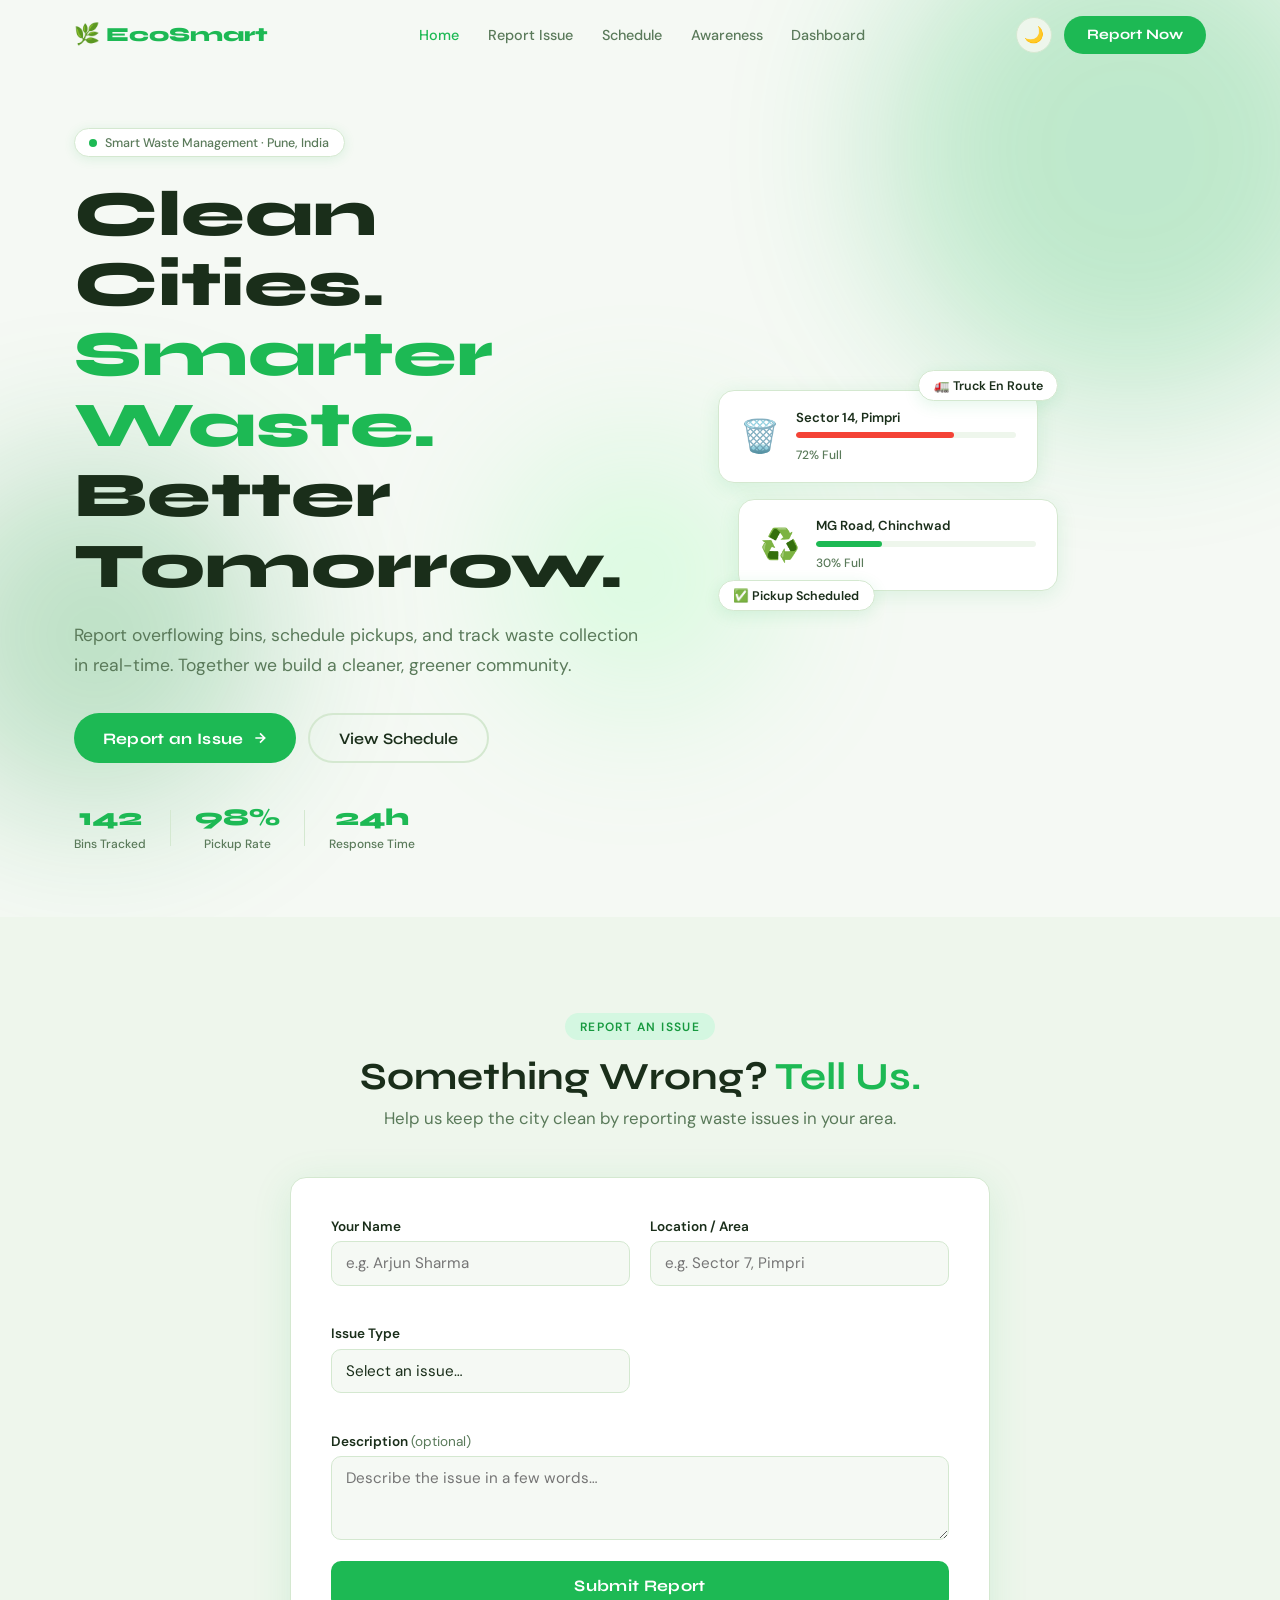
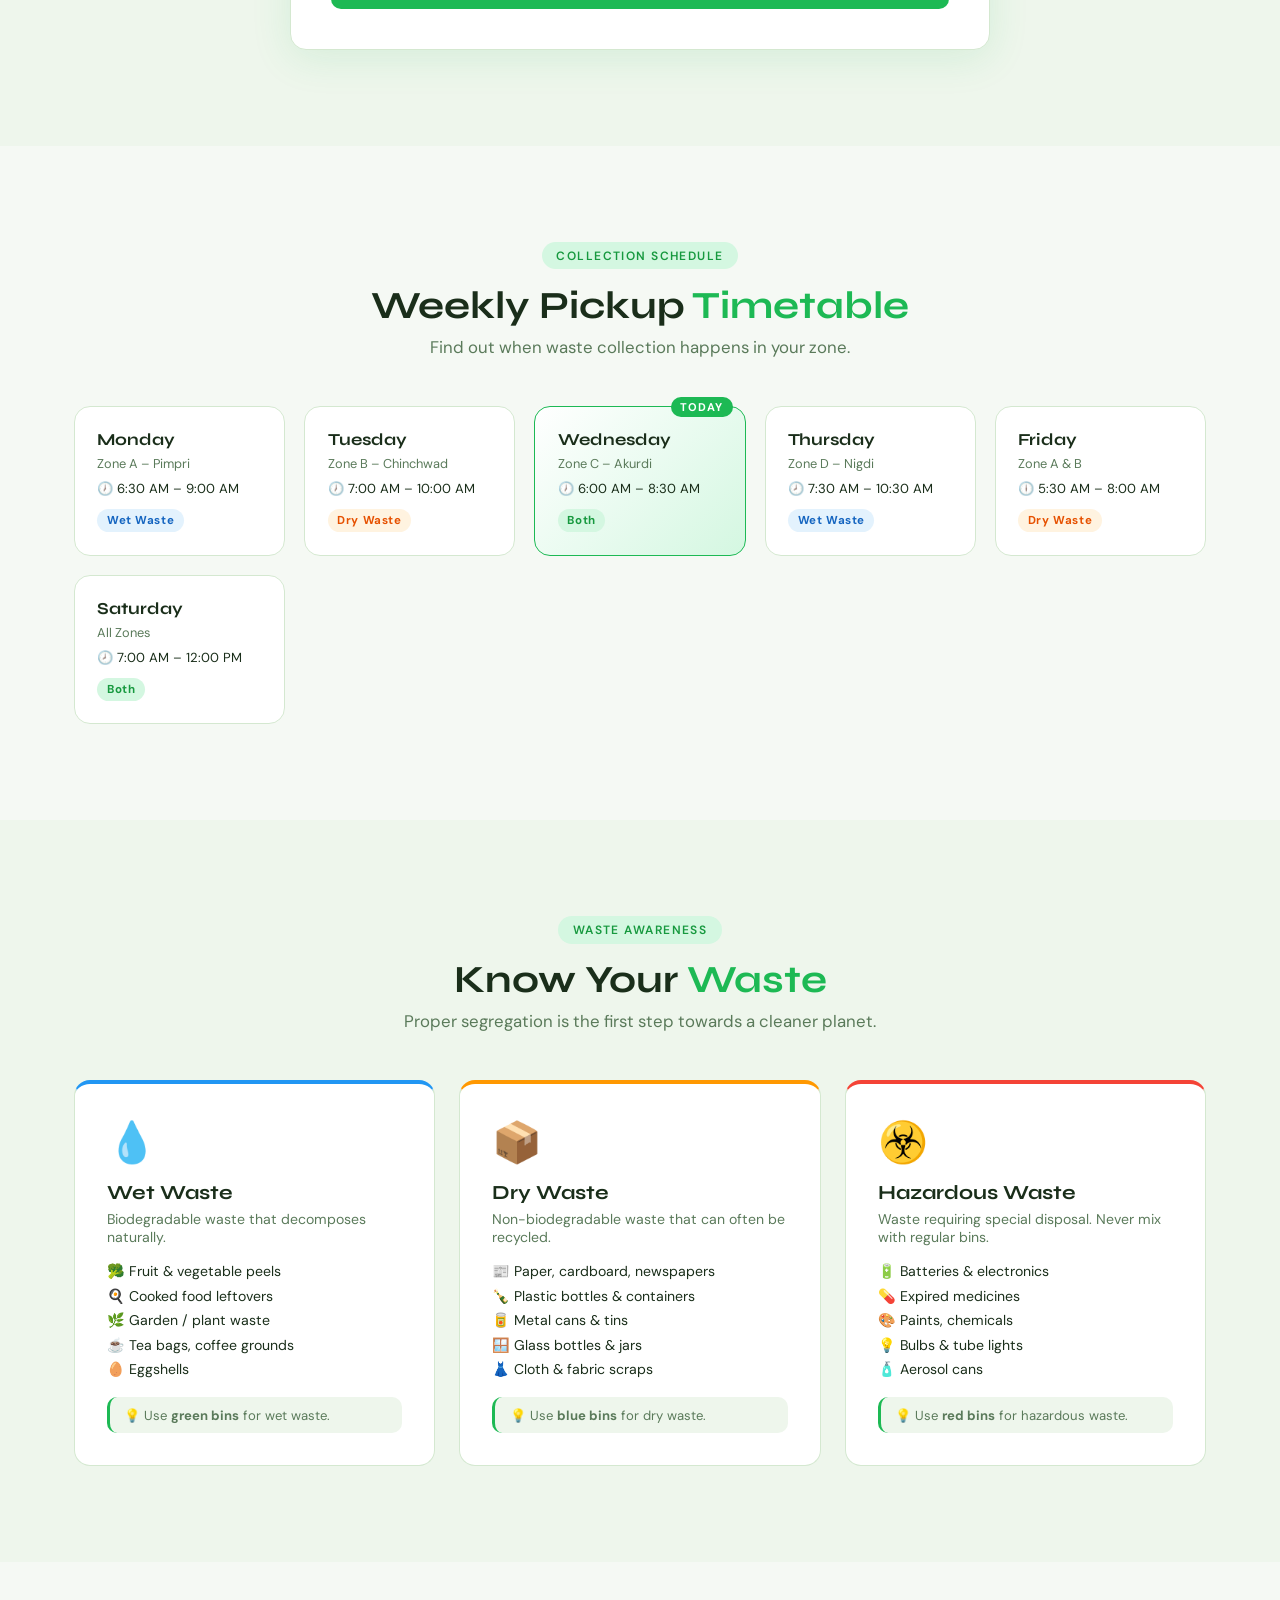
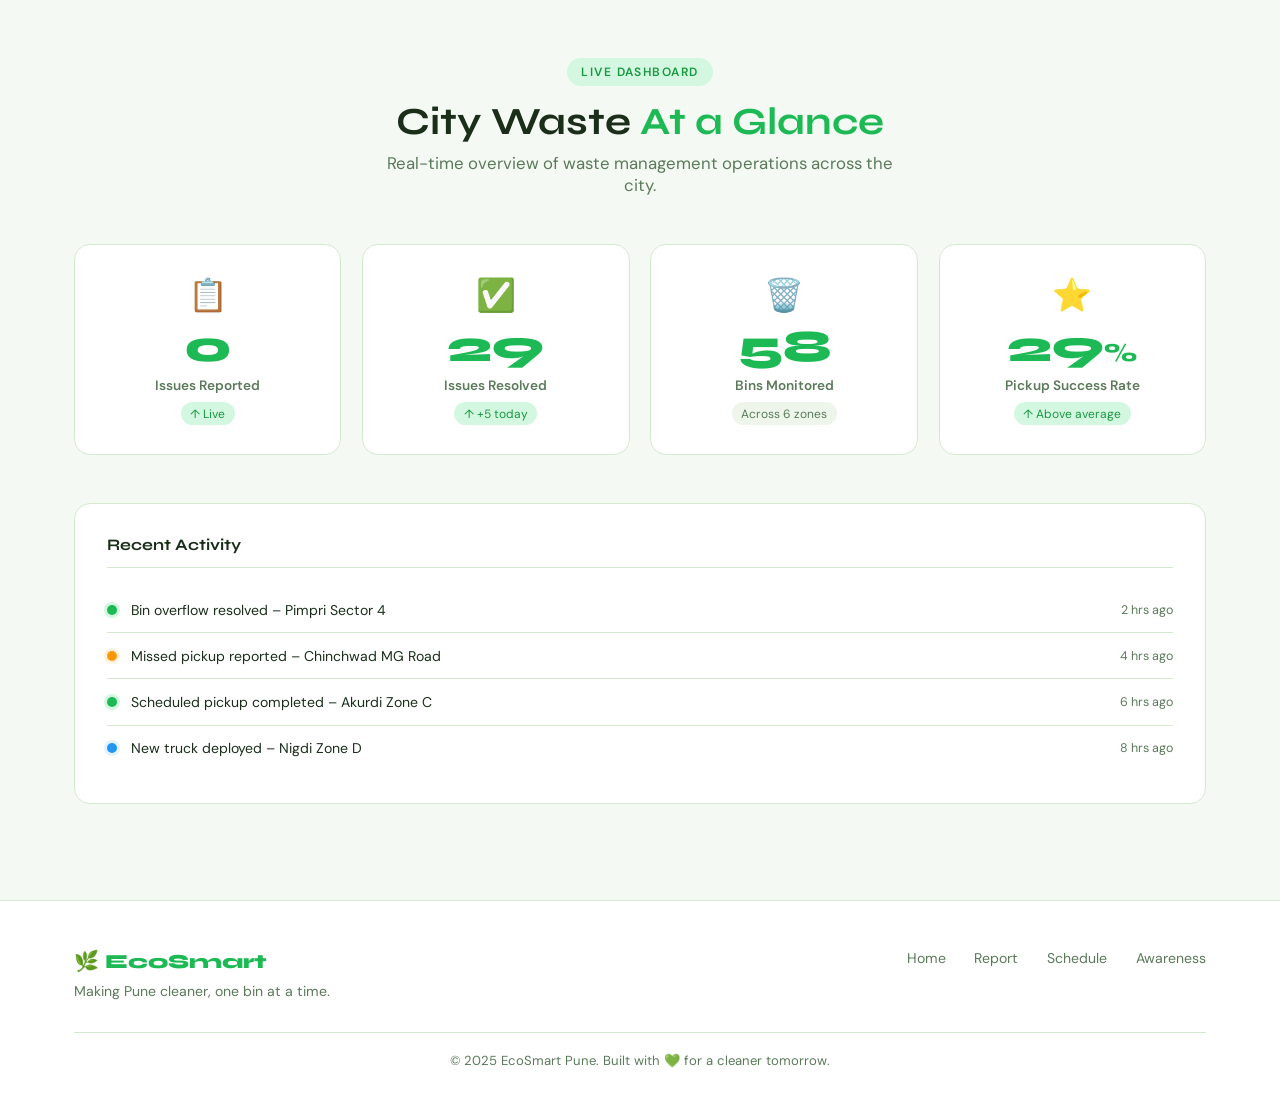
==== index.html @ ae6ed030 "Initial EcoSmart project with Flask and MySQL integration" ====
<!DOCTYPE html>
<html lang="en" data-theme="light">
<head>
  <meta charset="UTF-8" />
  <meta name="viewport" content="width=device-width, initial-scale=1.0"/>
  <title>EcoSmart – Smart Waste Management</title>
  <link rel="stylesheet" href="style.css" />
  <link rel="preconnect" href="https://fonts.googleapis.com">
  <link href="https://fonts.googleapis.com/css2?family=Syne:wght@400;600;700;800&family=DM+Sans:ital,wght@0,300;0,400;0,500;1,300&display=swap" rel="stylesheet">
</head>
<body>

<!-- ===== NAVBAR ===== -->
<header class="navbar" id="navbar">
  <div class="nav-container">
    <a href="#home" class="nav-logo">
      <span class="logo-leaf">🌿</span>
      <span>EcoSmart</span>
    </a>
    <nav class="nav-links">
      <a href="#home">Home</a>
      <a href="#report">Report Issue</a>
      <a href="#schedule">Schedule</a>
      <a href="#awareness">Awareness</a>
      <a href="#dashboard">Dashboard</a>
    </nav>
    <div class="nav-actions">
      <button class="dark-toggle" id="darkToggle" title="Toggle dark mode">
        <span class="toggle-icon">🌙</span>
      </button>
      <a href="#report" class="btn-primary nav-cta">Report Now</a>
    </div>
    <button class="hamburger" id="hamburger">&#9776;</button>
  </div>
  <div class="mobile-menu" id="mobileMenu">
    <a href="#home" onclick="closeMobile()">Home</a>
    <a href="#report" onclick="closeMobile()">Report Issue</a>
    <a href="#schedule" onclick="closeMobile()">Schedule</a>
    <a href="#awareness" onclick="closeMobile()">Awareness</a>
    <a href="#dashboard" onclick="closeMobile()">Dashboard</a>
  </div>
</header>

<!-- ===== HERO ===== -->
<section class="hero" id="home">
  <div class="hero-bg-shapes">
    <div class="shape shape-1"></div>
    <div class="shape shape-2"></div>
    <div class="shape shape-3"></div>
  </div>
  <div class="hero-content">
    <div class="hero-badge">
      <span class="badge-dot"></span>
      Smart Waste Management · Pune, India
    </div>
    <h1 class="hero-title">
      Clean Cities.<br/>
      <span class="title-accent">Smarter Waste.</span><br/>
      Better Tomorrow.
    </h1>
    <p class="hero-sub">
      Report overflowing bins, schedule pickups, and track waste collection
      in real-time. Together we build a cleaner, greener community.
    </p>
    <div class="hero-actions">
      <a href="#report" class="btn-primary btn-lg">
        <span>Report an Issue</span>
        <svg width="16" height="16" viewBox="0 0 24 24" fill="none" stroke="currentColor" stroke-width="2.5"><path d="M5 12h14M12 5l7 7-7 7"/></svg>
      </a>
      <a href="#schedule" class="btn-ghost btn-lg">View Schedule</a>
    </div>
    <div class="hero-stats">
      <div class="hero-stat"><span class="stat-n">142</span><span>Bins Tracked</span></div>
      <div class="stat-divider"></div>
      <div class="hero-stat"><span class="stat-n">98%</span><span>Pickup Rate</span></div>
      <div class="stat-divider"></div>
      <div class="hero-stat"><span class="stat-n">24h</span><span>Response Time</span></div>
    </div>
  </div>
  <div class="hero-visual">
    <div class="bin-card">
      <div class="bin-icon">🗑️</div>
      <div class="bin-info">
        <span class="bin-label">Sector 14, Pimpri</span>
        <div class="bin-bar"><div class="bin-fill" style="width:72%"></div></div>
        <span class="bin-pct">72% Full</span>
      </div>
    </div>
    <div class="bin-card bin-card-2">
      <div class="bin-icon">♻️</div>
      <div class="bin-info">
        <span class="bin-label">MG Road, Chinchwad</span>
        <div class="bin-bar"><div class="bin-fill green" style="width:30%"></div></div>
        <span class="bin-pct">30% Full</span>
      </div>
    </div>
    <div class="floating-chip chip-1">✅ Pickup Scheduled</div>
    <div class="floating-chip chip-2">🚛 Truck En Route</div>
  </div>
</section>

<!-- ===== REPORT ISSUE ===== -->
<section class="section report-section" id="report">
  <div class="container">
    <div class="section-header">
      <span class="section-tag">Report an Issue</span>
      <h2>Something Wrong? <span class="accent">Tell Us.</span></h2>
      <p>Help us keep the city clean by reporting waste issues in your area.</p>
    </div>
    <div class="form-card">
      <form id="reportForm" class="report-form" novalidate>
        <div class="form-row">
          <div class="form-group">
            <label for="name">Your Name</label>
            <input type="text" id="name" name="name" placeholder="e.g. Arjun Sharma" required />
            <span class="field-error" id="nameError"></span>
          </div>
          <div class="form-group">
            <label for="location">Location / Area</label>
            <input type="text" id="location" name="location" placeholder="e.g. Sector 7, Pimpri" required />
            <span class="field-error" id="locationError"></span>
          </div>
        </div>
        <div class="form-row">
          <div class="form-group">
            <label for="issueType">Issue Type</label>
            <select id="issueType" name="issue_type" required>
              <option value="" disabled selected>Select an issue…</option>
              <option value="Overflow">🗑️ Bin Overflow</option>
              <option value="Missed Pickup">🚛 Missed Pickup</option>
              <option value="Illegal Dumping">⚠️ Illegal Dumping</option>
              <option value="Other">📋 Other</option>
            </select>
            <span class="field-error" id="issueError"></span>
          </div>
        </div>
        <div class="form-group full-width">
          <label for="description">Description <span class="opt">(optional)</span></label>
          <textarea id="description" name="description" rows="3" placeholder="Describe the issue in a few words…"></textarea>
        </div>
        <button type="submit" class="btn-primary btn-submit" id="submitBtn">
          <span class="btn-text">Submit Report</span>
          <span class="btn-loader hidden">⏳ Submitting…</span>
        </button>
      </form>
    </div>
  </div>
</section>

<!-- ===== SUCCESS POPUP ===== -->
<div class="popup-overlay" id="popup">
  <div class="popup-card">
    <div class="popup-icon">✅</div>
    <h3>Report Submitted!</h3>
    <p>Thank you for helping keep our city clean. Our team will respond within 24 hours.</p>
    <div class="popup-id" id="popupId"></div>
    <button class="btn-primary" onclick="closePopup()">Got it!</button>
  </div>
</div>

<!-- ===== SCHEDULE ===== -->
<section class="section schedule-section" id="schedule">
  <div class="container">
    <div class="section-header">
      <span class="section-tag">Collection Schedule</span>
      <h2>Weekly Pickup <span class="accent">Timetable</span></h2>
      <p>Find out when waste collection happens in your zone.</p>
    </div>
    <div class="schedule-grid">
      <div class="schedule-card">
        <div class="sch-day">Monday</div>
        <div class="sch-zone">Zone A – Pimpri</div>
        <div class="sch-time">🕖 6:30 AM – 9:00 AM</div>
        <div class="sch-type wet">Wet Waste</div>
      </div>
      <div class="schedule-card">
        <div class="sch-day">Tuesday</div>
        <div class="sch-zone">Zone B – Chinchwad</div>
        <div class="sch-time">🕖 7:00 AM – 10:00 AM</div>
        <div class="sch-type dry">Dry Waste</div>
      </div>
      <div class="schedule-card today-card">
        <div class="today-badge">Today</div>
        <div class="sch-day">Wednesday</div>
        <div class="sch-zone">Zone C – Akurdi</div>
        <div class="sch-time">🕖 6:00 AM – 8:30 AM</div>
        <div class="sch-type both">Both</div>
      </div>
      <div class="schedule-card">
        <div class="sch-day">Thursday</div>
        <div class="sch-zone">Zone D – Nigdi</div>
        <div class="sch-time">🕗 7:30 AM – 10:30 AM</div>
        <div class="sch-type wet">Wet Waste</div>
      </div>
      <div class="schedule-card">
        <div class="sch-day">Friday</div>
        <div class="sch-zone">Zone A & B</div>
        <div class="sch-time">🕕 5:30 AM – 8:00 AM</div>
        <div class="sch-type dry">Dry Waste</div>
      </div>
      <div class="schedule-card">
        <div class="sch-day">Saturday</div>
        <div class="sch-zone">All Zones</div>
        <div class="sch-time">🕗 7:00 AM – 12:00 PM</div>
        <div class="sch-type both">Both</div>
      </div>
    </div>
  </div>
</section>

<!-- ===== AWARENESS ===== -->
<section class="section awareness-section" id="awareness">
  <div class="container">
    <div class="section-header">
      <span class="section-tag">Waste Awareness</span>
      <h2>Know Your <span class="accent">Waste</span></h2>
      <p>Proper segregation is the first step towards a cleaner planet.</p>
    </div>
    <div class="awareness-grid">
      <div class="awareness-card wet-card">
        <div class="aw-emoji">💧</div>
        <h3>Wet Waste</h3>
        <p class="aw-desc">Biodegradable waste that decomposes naturally.</p>
        <ul class="aw-list">
          <li>🥦 Fruit & vegetable peels</li>
          <li>🍳 Cooked food leftovers</li>
          <li>🌿 Garden / plant waste</li>
          <li>☕ Tea bags, coffee grounds</li>
          <li>🥚 Eggshells</li>
        </ul>
        <div class="aw-tip">💡 Use <strong>green bins</strong> for wet waste.</div>
      </div>
      <div class="awareness-card dry-card">
        <div class="aw-emoji">📦</div>
        <h3>Dry Waste</h3>
        <p class="aw-desc">Non-biodegradable waste that can often be recycled.</p>
        <ul class="aw-list">
          <li>📰 Paper, cardboard, newspapers</li>
          <li>🍾 Plastic bottles & containers</li>
          <li>🥫 Metal cans & tins</li>
          <li>🪟 Glass bottles & jars</li>
          <li>👗 Cloth & fabric scraps</li>
        </ul>
        <div class="aw-tip">💡 Use <strong>blue bins</strong> for dry waste.</div>
      </div>
      <div class="awareness-card hazard-card">
        <div class="aw-emoji">☣️</div>
        <h3>Hazardous Waste</h3>
        <p class="aw-desc">Waste requiring special disposal. Never mix with regular bins.</p>
        <ul class="aw-list">
          <li>🔋 Batteries & electronics</li>
          <li>💊 Expired medicines</li>
          <li>🎨 Paints, chemicals</li>
          <li>💡 Bulbs & tube lights</li>
          <li>🧴 Aerosol cans</li>
        </ul>
        <div class="aw-tip">💡 Use <strong>red bins</strong> for hazardous waste.</div>
      </div>
    </div>
  </div>
</section>

<!-- ===== DASHBOARD ===== -->
<section class="section dashboard-section" id="dashboard">
  <div class="container">
    <div class="section-header">
      <span class="section-tag">Live Dashboard</span>
      <h2>City Waste <span class="accent">At a Glance</span></h2>
      <p>Real-time overview of waste management operations across the city.</p>
    </div>
    <div class="dashboard-grid">
      <div class="stat-card" data-target="0" data-id="totalReported">
        <div class="stat-icon">📋</div>
        <div class="stat-value" id="statReported">0</div>
        <div class="stat-label">Issues Reported</div>
        <div class="stat-trend up">↑ Live</div>
      </div>
      <div class="stat-card" data-target="38" data-id="resolved">
        <div class="stat-icon">✅</div>
        <div class="stat-value" id="statResolved">0</div>
        <div class="stat-label">Issues Resolved</div>
        <div class="stat-trend up">↑ +5 today</div>
      </div>
      <div class="stat-card" data-target="142" data-id="bins">
        <div class="stat-icon">🗑️</div>
        <div class="stat-value" id="statBins">0</div>
        <div class="stat-label">Bins Monitored</div>
        <div class="stat-trend">Across 6 zones</div>
      </div>
      <div class="stat-card" data-target="98" data-id="rate">
        <div class="stat-icon">⭐</div>
        <div class="stat-value" id="statRate">0<span class="pct">%</span></div>
        <div class="stat-label">Pickup Success Rate</div>
        <div class="stat-trend up">↑ Above average</div>
      </div>
    </div>

    <div class="activity-section">
      <h3 class="activity-title">Recent Activity</h3>
      <div class="activity-list" id="activityList">
        <div class="activity-item">
          <span class="act-dot green"></span>
          <span class="act-text">Bin overflow resolved – Pimpri Sector 4</span>
          <span class="act-time">2 hrs ago</span>
        </div>
        <div class="activity-item">
          <span class="act-dot orange"></span>
          <span class="act-text">Missed pickup reported – Chinchwad MG Road</span>
          <span class="act-time">4 hrs ago</span>
        </div>
        <div class="activity-item">
          <span class="act-dot green"></span>
          <span class="act-text">Scheduled pickup completed – Akurdi Zone C</span>
          <span class="act-time">6 hrs ago</span>
        </div>
        <div class="activity-item">
          <span class="act-dot blue"></span>
          <span class="act-text">New truck deployed – Nigdi Zone D</span>
          <span class="act-time">8 hrs ago</span>
        </div>
      </div>
    </div>
  </div>
</section>

<!-- ===== FOOTER ===== -->
<footer class="footer">
  <div class="container">
    <div class="footer-content">
      <div>
        <div class="nav-logo" style="margin-bottom:0.5rem">🌿 EcoSmart</div>
        <p class="footer-tagline">Making Pune cleaner, one bin at a time.</p>
      </div>
      <div class="footer-links">
        <a href="#home">Home</a>
        <a href="#report">Report</a>
        <a href="#schedule">Schedule</a>
        <a href="#awareness">Awareness</a>
      </div>
    </div>
    <div class="footer-bottom">
      <p>© 2025 EcoSmart Pune. Built with 💚 for a cleaner tomorrow.</p>
    </div>
  </div>
</footer>

<script src="script.js"></script>
</body>
</html>
---- style.css ----
/* =========================================
   EcoSmart – Smart Waste Management System
   style.css
   ========================================= */

/* --- Google Fonts used: Syne (headings), DM Sans (body) --- */

/* ===== CSS VARIABLES ===== */
:root {
  --c-bg: #f5f9f4;
  --c-surface: #ffffff;
  --c-surface2: #eef6ec;
  --c-border: #d4e8d0;
  --c-text: #1a2e1a;
  --c-text-muted: #5a7a5a;
  --c-accent: #1db954;
  --c-accent-dark: #17993f;
  --c-accent-light: #d4f7e1;
  --c-wet: #2196f3;
  --c-dry: #ff9800;
  --c-hazard: #f44336;
  --c-shadow: rgba(29, 185, 84, 0.12);
  --c-shadow-lg: rgba(0,0,0,0.1);
  --radius: 16px;
  --radius-sm: 10px;
  --transition: 0.3s cubic-bezier(0.4,0,0.2,1);
  --font-head: 'Syne', sans-serif;
  --font-body: 'DM Sans', sans-serif;
}

[data-theme="dark"] {
  --c-bg: #0d1a0d;
  --c-surface: #162416;
  --c-surface2: #1e3020;
  --c-border: #2a4a2a;
  --c-text: #e8f5e8;
  --c-text-muted: #7aaa7a;
  --c-accent: #22d55e;
  --c-accent-dark: #1db954;
  --c-accent-light: #0d3020;
  --c-shadow: rgba(34, 213, 94, 0.1);
  --c-shadow-lg: rgba(0,0,0,0.4);
}

/* ===== RESET & BASE ===== */
*, *::before, *::after { box-sizing: border-box; margin: 0; padding: 0; }

html { scroll-behavior: smooth; font-size: 16px; }

body {
  font-family: var(--font-body);
  background: var(--c-bg);
  color: var(--c-text);
  transition: background var(--transition), color var(--transition);
  overflow-x: hidden;
}

a { text-decoration: none; color: inherit; }
ul { list-style: none; }
img { max-width: 100%; }

/* ===== TYPOGRAPHY ===== */
h1, h2, h3, h4 { font-family: var(--font-head); line-height: 1.15; }
h1 { font-size: clamp(2.4rem, 5vw, 4rem); font-weight: 800; }
h2 { font-size: clamp(1.8rem, 3vw, 2.6rem); font-weight: 700; }
h3 { font-size: 1.25rem; font-weight: 700; }

.accent { color: var(--c-accent); }

/* ===== LAYOUT ===== */
.container {
  max-width: 1180px;
  margin: 0 auto;
  padding: 0 1.5rem;
}

.section {
  padding: 6rem 0;
}

.section-header {
  text-align: center;
  margin-bottom: 3rem;
}

.section-tag {
  display: inline-block;
  background: var(--c-accent-light);
  color: var(--c-accent-dark);
  font-size: 0.75rem;
  font-weight: 600;
  letter-spacing: 0.12em;
  text-transform: uppercase;
  padding: 0.35rem 0.9rem;
  border-radius: 100px;
  margin-bottom: 0.9rem;
}

.section-header p {
  color: var(--c-text-muted);
  font-size: 1.05rem;
  margin-top: 0.5rem;
  max-width: 520px;
  margin-inline: auto;
}

/* ===== BUTTONS ===== */
.btn-primary {
  display: inline-flex;
  align-items: center;
  gap: 0.5rem;
  background: var(--c-accent);
  color: #fff;
  font-family: var(--font-head);
  font-weight: 700;
  font-size: 0.9rem;
  padding: 0.65rem 1.4rem;
  border-radius: 100px;
  border: none;
  cursor: pointer;
  transition: var(--transition);
  letter-spacing: 0.02em;
}
.btn-primary:hover {
  background: var(--c-accent-dark);
  transform: translateY(-2px);
  box-shadow: 0 8px 24px var(--c-shadow);
}

.btn-ghost {
  display: inline-flex;
  align-items: center;
  gap: 0.5rem;
  background: transparent;
  color: var(--c-text);
  font-family: var(--font-head);
  font-weight: 600;
  font-size: 0.9rem;
  padding: 0.65rem 1.4rem;
  border-radius: 100px;
  border: 2px solid var(--c-border);
  cursor: pointer;
  transition: var(--transition);
}
.btn-ghost:hover {
  border-color: var(--c-accent);
  color: var(--c-accent);
  background: var(--c-accent-light);
}

.btn-lg { padding: 0.85rem 1.8rem; font-size: 1rem; }

/* ===== NAVBAR ===== */
.navbar {
  position: fixed;
  top: 0; left: 0; right: 0;
  z-index: 1000;
  background: transparent;
  transition: background var(--transition), box-shadow var(--transition);
  backdrop-filter: blur(0px);
}
.navbar.scrolled {
  background: var(--c-surface);
  box-shadow: 0 2px 20px var(--c-shadow-lg);
  backdrop-filter: blur(12px);
}

.nav-container {
  max-width: 1180px;
  margin: 0 auto;
  padding: 1rem 1.5rem;
  display: flex;
  align-items: center;
  gap: 2rem;
}

.nav-logo {
  font-family: var(--font-head);
  font-weight: 800;
  font-size: 1.25rem;
  color: var(--c-accent);
  display: flex;
  align-items: center;
  gap: 0.4rem;
  white-space: nowrap;
}
.logo-leaf { font-size: 1.3rem; }

.nav-links {
  display: flex;
  gap: 1.8rem;
  flex: 1;
  justify-content: center;
}
.nav-links a {
  font-size: 0.9rem;
  font-weight: 500;
  color: var(--c-text-muted);
  transition: color var(--transition);
  position: relative;
}
.nav-links a::after {
  content: '';
  position: absolute;
  bottom: -3px; left: 0;
  width: 0; height: 2px;
  background: var(--c-accent);
  border-radius: 2px;
  transition: width var(--transition);
}
.nav-links a:hover { color: var(--c-accent); }
.nav-links a:hover::after { width: 100%; }

.nav-actions {
  display: flex;
  align-items: center;
  gap: 0.75rem;
}

.dark-toggle {
  background: var(--c-surface2);
  border: 1px solid var(--c-border);
  border-radius: 50%;
  width: 36px; height: 36px;
  cursor: pointer;
  display: flex; align-items: center; justify-content: center;
  transition: var(--transition);
  font-size: 1rem;
}
.dark-toggle:hover { border-color: var(--c-accent); transform: rotate(20deg); }

.hamburger {
  display: none;
  background: none;
  border: none;
  font-size: 1.5rem;
  cursor: pointer;
  color: var(--c-text);
  margin-left: auto;
}

.mobile-menu {
  display: none;
  flex-direction: column;
  padding: 0.5rem 1.5rem 1rem;
  background: var(--c-surface);
  border-top: 1px solid var(--c-border);
  gap: 0.5rem;
}
.mobile-menu a {
  padding: 0.6rem 0;
  font-size: 1rem;
  font-weight: 500;
  color: var(--c-text-muted);
  border-bottom: 1px solid var(--c-border);
}
.mobile-menu.open { display: flex; }

/* ===== HERO ===== */
.hero {
  min-height: 100vh;
  display: flex;
  align-items: center;
  padding: 8rem 1.5rem 4rem;
  max-width: 1180px;
  margin: 0 auto;
  gap: 4rem;
  position: relative;
  overflow: hidden;
}

.hero-bg-shapes {
  position: fixed;
  inset: 0;
  pointer-events: none;
  z-index: -1;
}
.shape {
  position: absolute;
  border-radius: 50%;
  filter: blur(80px);
  opacity: 0.25;
}
.shape-1 {
  width: 500px; height: 500px;
  background: var(--c-accent);
  top: -100px; right: -100px;
  animation: shapePulse 8s ease-in-out infinite;
}
.shape-2 {
  width: 350px; height: 350px;
  background: #17993f;
  bottom: 10%; left: -80px;
  animation: shapePulse 10s ease-in-out infinite reverse;
}
.shape-3 {
  width: 250px; height: 250px;
  background: #7fff9b;
  top: 50%; left: 40%;
  animation: shapePulse 12s ease-in-out infinite;
}

@keyframes shapePulse {
  0%, 100% { transform: scale(1); }
  50% { transform: scale(1.15); }
}

.hero-content { flex: 1; max-width: 580px; }

.hero-badge {
  display: inline-flex;
  align-items: center;
  gap: 0.5rem;
  background: var(--c-surface);
  border: 1px solid var(--c-border);
  border-radius: 100px;
  padding: 0.35rem 0.9rem;
  font-size: 0.78rem;
  font-weight: 500;
  color: var(--c-text-muted);
  margin-bottom: 1.4rem;
  box-shadow: 0 2px 12px var(--c-shadow);
  animation: fadeDown 0.8s both;
}
.badge-dot {
  width: 8px; height: 8px;
  background: var(--c-accent);
  border-radius: 50%;
  animation: pulse 2s infinite;
}

.hero-title {
  margin-bottom: 1.2rem;
  animation: fadeUp 0.9s 0.1s both;
  line-height: 1.1;
}
.title-accent { color: var(--c-accent); }

.hero-sub {
  color: var(--c-text-muted);
  font-size: 1.1rem;
  line-height: 1.7;
  margin-bottom: 2rem;
  animation: fadeUp 0.9s 0.2s both;
}

.hero-actions {
  display: flex;
  gap: 0.75rem;
  flex-wrap: wrap;
  margin-bottom: 2.5rem;
  animation: fadeUp 0.9s 0.3s both;
}

.hero-stats {
  display: flex;
  align-items: center;
  gap: 1.5rem;
  animation: fadeUp 0.9s 0.4s both;
}
.hero-stat { text-align: center; }
.hero-stat .stat-n {
  display: block;
  font-family: var(--font-head);
  font-weight: 800;
  font-size: 1.5rem;
  color: var(--c-accent);
}
.hero-stat span:last-child {
  font-size: 0.75rem;
  color: var(--c-text-muted);
  font-weight: 500;
}
.stat-divider {
  width: 1px;
  height: 36px;
  background: var(--c-border);
}

/* Hero Visual */
.hero-visual {
  flex: 0 0 320px;
  position: relative;
  display: flex;
  flex-direction: column;
  gap: 1rem;
  animation: fadeLeft 1s 0.3s both;
}

.bin-card {
  background: var(--c-surface);
  border: 1px solid var(--c-border);
  border-radius: var(--radius);
  padding: 1.1rem 1.3rem;
  display: flex;
  align-items: center;
  gap: 1rem;
  box-shadow: 0 4px 20px var(--c-shadow);
  transition: var(--transition);
}
.bin-card:hover { transform: translateX(-4px); box-shadow: 0 8px 30px var(--c-shadow); }
.bin-card-2 { transform: translateX(20px); }
.bin-card-2:hover { transform: translateX(16px); }

.bin-icon { font-size: 2rem; }
.bin-info { flex: 1; }
.bin-label {
  display: block;
  font-size: 0.82rem;
  font-weight: 600;
  color: var(--c-text);
  margin-bottom: 0.4rem;
}
.bin-bar {
  height: 6px;
  background: var(--c-surface2);
  border-radius: 100px;
  overflow: hidden;
  margin-bottom: 0.3rem;
}
.bin-fill {
  height: 100%;
  background: var(--c-hazard);
  border-radius: 100px;
  transition: width 1.5s ease-out;
}
.bin-fill.green { background: var(--c-accent); }
.bin-pct {
  font-size: 0.75rem;
  color: var(--c-text-muted);
  font-weight: 500;
}

.floating-chip {
  position: absolute;
  background: var(--c-surface);
  border: 1px solid var(--c-border);
  border-radius: 100px;
  padding: 0.4rem 0.9rem;
  font-size: 0.78rem;
  font-weight: 600;
  color: var(--c-text);
  box-shadow: 0 4px 16px var(--c-shadow);
  white-space: nowrap;
}
.chip-1 { bottom: -20px; left: 0; animation: chipFloat 4s ease-in-out infinite; }
.chip-2 { top: -20px; right: -20px; animation: chipFloat 5s ease-in-out infinite reverse; }

@keyframes chipFloat {
  0%, 100% { transform: translateY(0); }
  50% { transform: translateY(-8px); }
}

/* ===== REPORT SECTION ===== */
.report-section { background: var(--c-surface2); }

.form-card {
  background: var(--c-surface);
  border: 1px solid var(--c-border);
  border-radius: var(--radius);
  padding: 2.5rem;
  max-width: 700px;
  margin: 0 auto;
  box-shadow: 0 8px 40px var(--c-shadow);
}

.report-form { display: flex; flex-direction: column; gap: 1.3rem; }

.form-row {
  display: grid;
  grid-template-columns: 1fr 1fr;
  gap: 1.2rem;
}

.form-group { display: flex; flex-direction: column; gap: 0.4rem; }
.form-group.full-width { grid-column: 1/-1; }

.form-group label {
  font-size: 0.85rem;
  font-weight: 600;
  color: var(--c-text);
}
.opt { font-weight: 400; color: var(--c-text-muted); }

.form-group input,
.form-group select,
.form-group textarea {
  background: var(--c-bg);
  border: 1.5px solid var(--c-border);
  border-radius: var(--radius-sm);
  padding: 0.7rem 0.9rem;
  font-size: 0.95rem;
  font-family: var(--font-body);
  color: var(--c-text);
  transition: var(--transition);
  resize: vertical;
  appearance: none;
}
.form-group input:focus,
.form-group select:focus,
.form-group textarea:focus {
  outline: none;
  border-color: var(--c-accent);
  box-shadow: 0 0 0 3px rgba(29,185,84,0.12);
}
.form-group input.error,
.form-group select.error {
  border-color: #f44336;
}

.field-error {
  font-size: 0.78rem;
  color: #f44336;
  min-height: 1em;
}

.btn-submit {
  width: 100%;
  justify-content: center;
  padding: 0.9rem;
  font-size: 1rem;
  border-radius: var(--radius-sm);
}

.btn-loader.hidden { display: none; }
.btn-text.hidden { display: none; }

/* ===== POPUP ===== */
.popup-overlay {
  position: fixed;
  inset: 0;
  background: rgba(0,0,0,0.55);
  z-index: 9999;
  display: none;
  align-items: center;
  justify-content: center;
  backdrop-filter: blur(4px);
  animation: fadeIn 0.2s;
}
.popup-overlay.show { display: flex; }

.popup-card {
  background: var(--c-surface);
  border-radius: var(--radius);
  padding: 2.5rem 2rem;
  max-width: 380px;
  width: 90%;
  text-align: center;
  box-shadow: 0 20px 60px rgba(0,0,0,0.3);
  animation: popIn 0.35s cubic-bezier(0.34,1.56,0.64,1);
}
.popup-icon { font-size: 3.5rem; margin-bottom: 0.8rem; }
.popup-card h3 { margin-bottom: 0.5rem; }
.popup-card p { color: var(--c-text-muted); font-size: 0.95rem; margin-bottom: 1rem; }
.popup-id {
  display: inline-block;
  background: var(--c-accent-light);
  color: var(--c-accent-dark);
  font-size: 0.8rem;
  font-weight: 600;
  padding: 0.3rem 0.8rem;
  border-radius: 100px;
  margin-bottom: 1.2rem;
}

/* ===== SCHEDULE ===== */
.schedule-grid {
  display: grid;
  grid-template-columns: repeat(auto-fill, minmax(180px, 1fr));
  gap: 1.2rem;
}

.schedule-card {
  background: var(--c-surface);
  border: 1px solid var(--c-border);
  border-radius: var(--radius);
  padding: 1.4rem;
  position: relative;
  transition: var(--transition);
}
.schedule-card:hover {
  transform: translateY(-4px);
  box-shadow: 0 10px 30px var(--c-shadow);
  border-color: var(--c-accent);
}
.today-card {
  border-color: var(--c-accent);
  background: linear-gradient(135deg, var(--c-surface), var(--c-accent-light));
}

.today-badge {
  position: absolute;
  top: -10px; right: 12px;
  background: var(--c-accent);
  color: #fff;
  font-size: 0.7rem;
  font-weight: 700;
  letter-spacing: 0.08em;
  text-transform: uppercase;
  padding: 0.2rem 0.6rem;
  border-radius: 100px;
}

.sch-day {
  font-family: var(--font-head);
  font-weight: 700;
  font-size: 1.05rem;
  margin-bottom: 0.3rem;
}
.sch-zone {
  font-size: 0.8rem;
  color: var(--c-text-muted);
  margin-bottom: 0.5rem;
}
.sch-time {
  font-size: 0.82rem;
  color: var(--c-text);
  margin-bottom: 0.7rem;
}
.sch-type {
  display: inline-block;
  font-size: 0.72rem;
  font-weight: 700;
  letter-spacing: 0.05em;
  padding: 0.25rem 0.6rem;
  border-radius: 100px;
}
.sch-type.wet { background: #e3f2fd; color: #1565c0; }
.sch-type.dry { background: #fff3e0; color: #e65100; }
.sch-type.both { background: var(--c-accent-light); color: var(--c-accent-dark); }

/* ===== AWARENESS ===== */
.awareness-section { background: var(--c-surface2); }

.awareness-grid {
  display: grid;
  grid-template-columns: repeat(auto-fit, minmax(280px, 1fr));
  gap: 1.5rem;
}

.awareness-card {
  background: var(--c-surface);
  border: 1px solid var(--c-border);
  border-radius: var(--radius);
  padding: 2rem;
  transition: var(--transition);
}
.awareness-card:hover {
  transform: translateY(-5px);
  box-shadow: 0 12px 40px var(--c-shadow);
}
.wet-card { border-top: 4px solid #2196f3; }
.dry-card { border-top: 4px solid #ff9800; }
.hazard-card { border-top: 4px solid #f44336; }

.aw-emoji { font-size: 2.5rem; margin-bottom: 0.8rem; }
.awareness-card h3 { margin-bottom: 0.4rem; }
.aw-desc {
  font-size: 0.88rem;
  color: var(--c-text-muted);
  margin-bottom: 1rem;
}
.aw-list { display: flex; flex-direction: column; gap: 0.4rem; }
.aw-list li { font-size: 0.88rem; color: var(--c-text); }

.aw-tip {
  margin-top: 1.2rem;
  background: var(--c-surface2);
  border-radius: var(--radius-sm);
  padding: 0.6rem 0.9rem;
  font-size: 0.82rem;
  color: var(--c-text-muted);
  border-left: 3px solid var(--c-accent);
}

/* ===== DASHBOARD ===== */
.dashboard-grid {
  display: grid;
  grid-template-columns: repeat(auto-fit, minmax(220px, 1fr));
  gap: 1.3rem;
  margin-bottom: 3rem;
}

.stat-card {
  background: var(--c-surface);
  border: 1px solid var(--c-border);
  border-radius: var(--radius);
  padding: 1.8rem 1.5rem;
  text-align: center;
  transition: var(--transition);
  position: relative;
  overflow: hidden;
}
.stat-card::before {
  content: '';
  position: absolute;
  inset: 0;
  background: linear-gradient(135deg, var(--c-accent-light), transparent);
  opacity: 0;
  transition: opacity var(--transition);
}
.stat-card:hover::before { opacity: 1; }
.stat-card:hover {
  transform: translateY(-4px);
  box-shadow: 0 12px 36px var(--c-shadow);
  border-color: var(--c-accent);
}

.stat-icon { font-size: 2rem; margin-bottom: 0.6rem; }
.stat-value {
  font-family: var(--font-head);
  font-size: 2.8rem;
  font-weight: 800;
  color: var(--c-accent);
  line-height: 1;
  margin-bottom: 0.4rem;
  position: relative;
}
.stat-value .pct { font-size: 1.6rem; }
.stat-label {
  font-size: 0.85rem;
  font-weight: 600;
  color: var(--c-text-muted);
  margin-bottom: 0.5rem;
}
.stat-trend {
  font-size: 0.75rem;
  color: var(--c-text-muted);
  background: var(--c-surface2);
  border-radius: 100px;
  padding: 0.2rem 0.6rem;
  display: inline-block;
}
.stat-trend.up { color: var(--c-accent-dark); background: var(--c-accent-light); }

/* Activity Feed */
.activity-section {
  background: var(--c-surface);
  border: 1px solid var(--c-border);
  border-radius: var(--radius);
  padding: 2rem;
}
.activity-title {
  font-size: 1rem;
  font-family: var(--font-head);
  margin-bottom: 1.2rem;
  padding-bottom: 0.8rem;
  border-bottom: 1px solid var(--c-border);
}
.activity-list { display: flex; flex-direction: column; gap: 0; }
.activity-item {
  display: flex;
  align-items: center;
  gap: 0.9rem;
  padding: 0.85rem 0;
  border-bottom: 1px solid var(--c-border);
  transition: var(--transition);
}
.activity-item:last-child { border-bottom: none; }
.activity-item:hover { padding-left: 8px; }

.act-dot {
  width: 10px; height: 10px;
  border-radius: 50%;
  flex-shrink: 0;
}
.act-dot.green { background: var(--c-accent); box-shadow: 0 0 0 3px var(--c-accent-light); }
.act-dot.orange { background: #ff9800; box-shadow: 0 0 0 3px #fff3e0; }
.act-dot.blue { background: #2196f3; box-shadow: 0 0 0 3px #e3f2fd; }

.act-text { flex: 1; font-size: 0.88rem; color: var(--c-text); }
.act-time { font-size: 0.78rem; color: var(--c-text-muted); white-space: nowrap; }

/* ===== FOOTER ===== */
.footer {
  background: var(--c-surface);
  border-top: 1px solid var(--c-border);
  padding: 3rem 0 2rem;
}
.footer-content {
  display: flex;
  justify-content: space-between;
  align-items: flex-start;
  flex-wrap: wrap;
  gap: 1.5rem;
  margin-bottom: 2rem;
}
.footer-tagline {
  font-size: 0.88rem;
  color: var(--c-text-muted);
  margin-top: 0.3rem;
}
.footer-links {
  display: flex;
  gap: 1.8rem;
  flex-wrap: wrap;
}
.footer-links a {
  font-size: 0.88rem;
  color: var(--c-text-muted);
  transition: color var(--transition);
}
.footer-links a:hover { color: var(--c-accent); }
.footer-bottom {
  border-top: 1px solid var(--c-border);
  padding-top: 1.2rem;
  text-align: center;
}
.footer-bottom p {
  font-size: 0.82rem;
  color: var(--c-text-muted);
}

/* ===== ANIMATIONS ===== */
@keyframes fadeDown {
  from { opacity: 0; transform: translateY(-12px); }
  to   { opacity: 1; transform: translateY(0); }
}
@keyframes fadeUp {
  from { opacity: 0; transform: translateY(18px); }
  to   { opacity: 1; transform: translateY(0); }
}
@keyframes fadeLeft {
  from { opacity: 0; transform: translateX(24px); }
  to   { opacity: 1; transform: translateX(0); }
}
@keyframes fadeIn {
  from { opacity: 0; }
  to   { opacity: 1; }
}
@keyframes popIn {
  from { opacity: 0; transform: scale(0.8); }
  to   { opacity: 1; transform: scale(1); }
}
@keyframes pulse {
  0%, 100% { box-shadow: 0 0 0 0 rgba(29,185,84,0.4); }
  50% { box-shadow: 0 0 0 5px rgba(29,185,84,0); }
}

/* Scroll reveal */
.reveal {
  opacity: 0;
  transform: translateY(24px);
  transition: opacity 0.7s, transform 0.7s;
}
.reveal.visible {
  opacity: 1;
  transform: translateY(0);
}

/* ===== RESPONSIVE ===== */
@media (max-width: 900px) {
  .hero {
    flex-direction: column;
    padding: 7rem 1.5rem 3rem;
    text-align: center;
  }
  .hero-actions { justify-content: center; }
  .hero-stats { justify-content: center; }
  .hero-visual { display: none; }
  .nav-links, .nav-cta { display: none; }
  .hamburger { display: block; }
  .form-row { grid-template-columns: 1fr; }
}

@media (max-width: 600px) {
  .section { padding: 4rem 0; }
  .form-card { padding: 1.5rem; }
  .dashboard-grid { grid-template-columns: 1fr 1fr; }
  .awareness-grid { grid-template-columns: 1fr; }
}
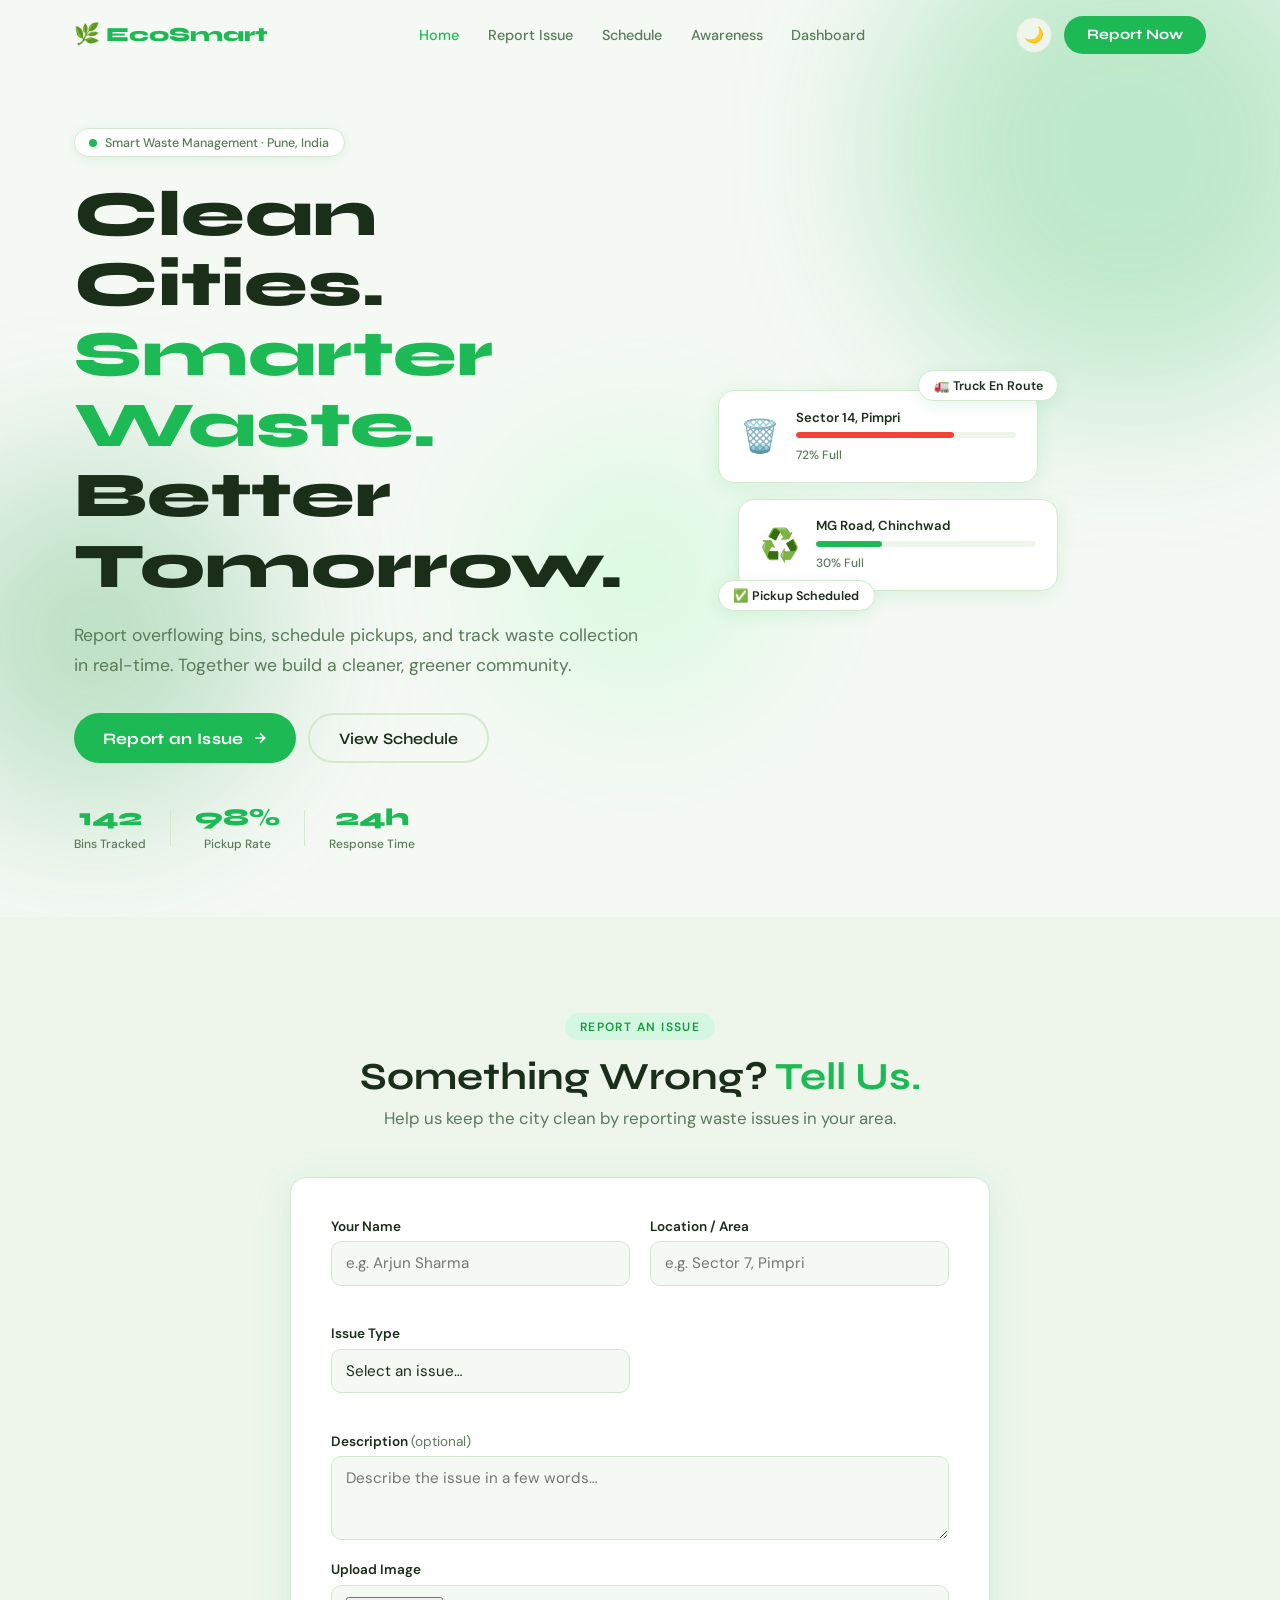
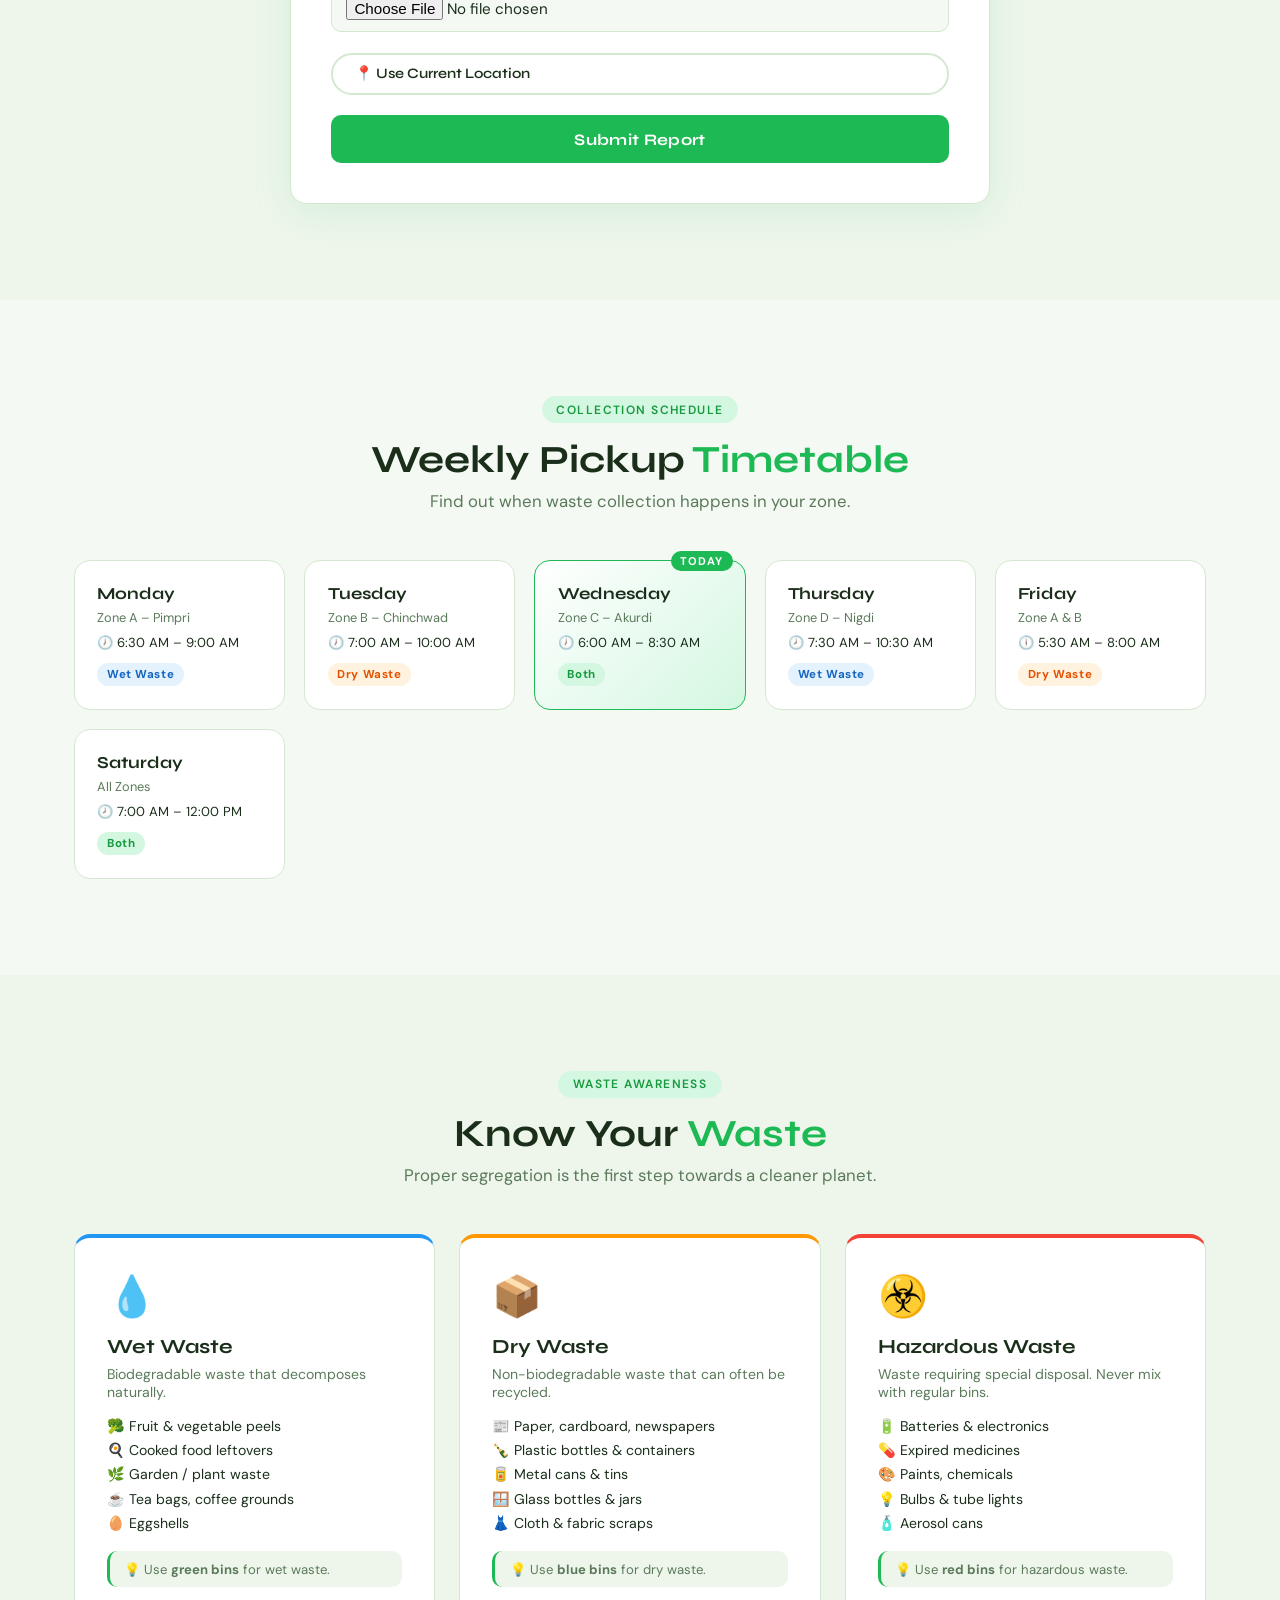
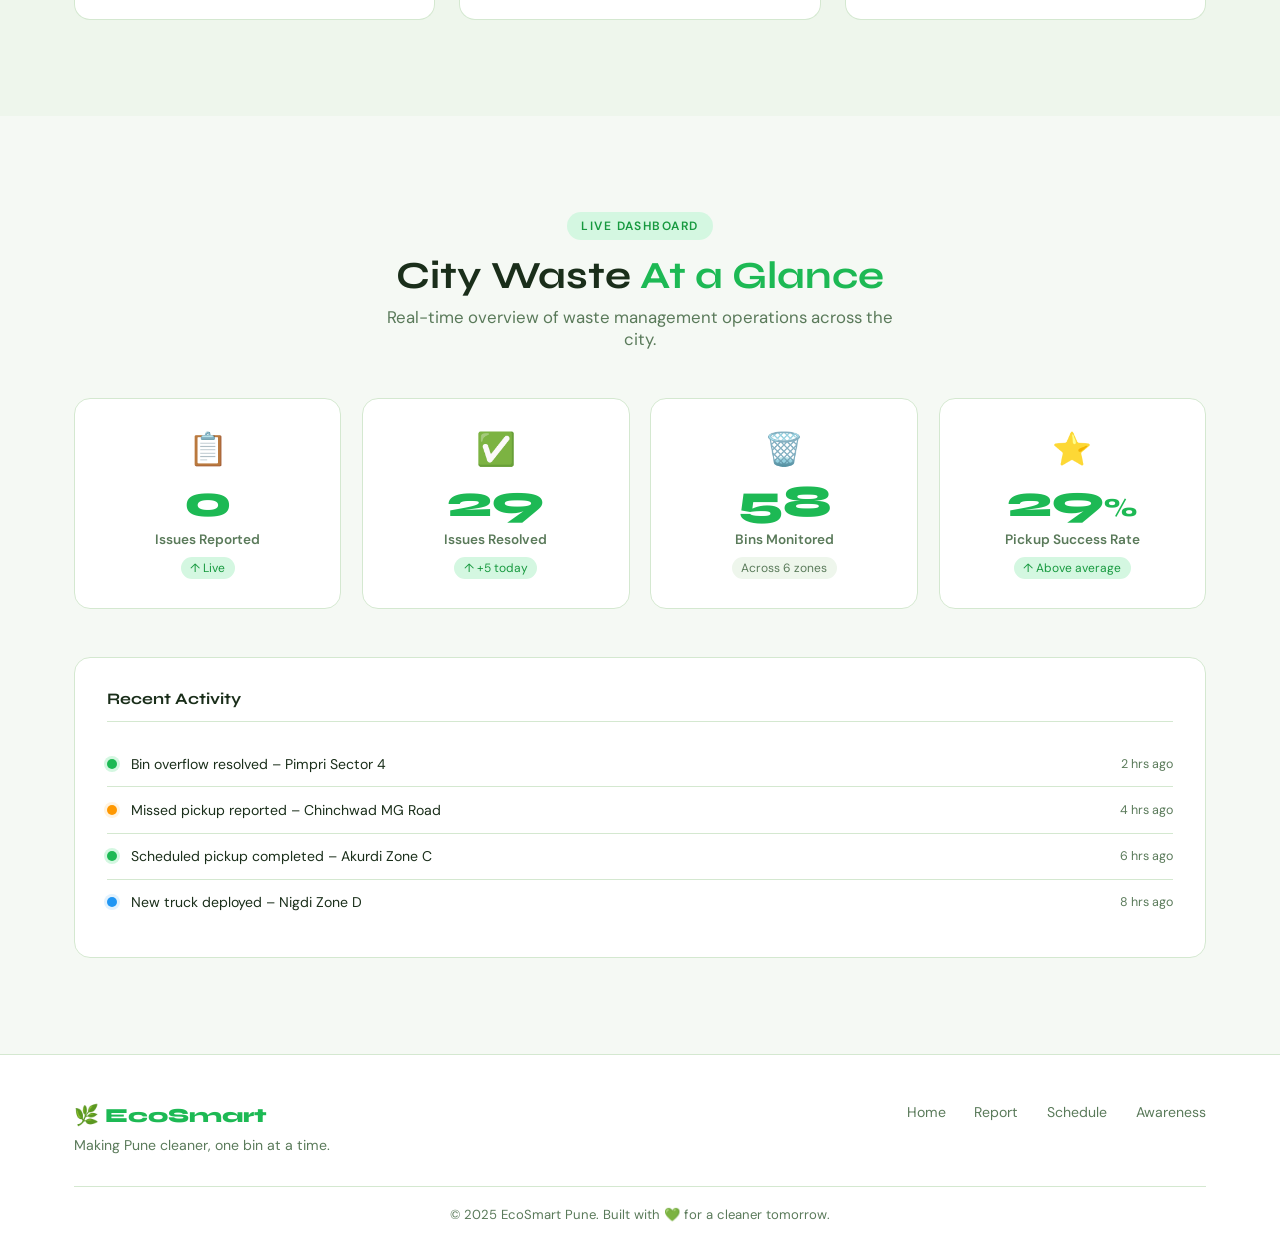
==== commit d01456c8: "Complete EcoSmart Smart Waste Management System" ====
--- a/index.html
+++ b/index.html
@@ -138,6 +138,35 @@
           <label for="description">Description <span class="opt">(optional)</span></label>
           <textarea id="description" name="description" rows="3" placeholder="Describe the issue in a few words…"></textarea>
         </div>
+        <div class="form-group full-width">
+            <label for="image">Upload Image</label>
+            <input
+                type="file"
+                id="image"
+                name="image"
+                accept="image/*">
+        </div>
+        
+        <div class="form-group full-width">
+        <button
+        type="button"
+        id="gpsBtn"
+        class="btn-ghost">
+
+        📍 Use Current Location
+
+        </button>
+        <input
+        type="hidden"
+        id="latitude"
+        name="latitude">
+
+        <input
+        type="hidden"
+        id="longitude"
+        name="longitude">
+        </div>
+        
         <button type="submit" class="btn-primary btn-submit" id="submitBtn">
           <span class="btn-text">Submit Report</span>
           <span class="btn-loader hidden">⏳ Submitting…</span>
--- a/style.css
+++ b/style.css
@@ -869,3 +869,45 @@
   .dashboard-grid { grid-template-columns: 1fr 1fr; }
   .awareness-grid { grid-template-columns: 1fr; }
 }
+
+/* ===========================
+   STATUS BADGES
+=========================== */
+
+.status-badge{
+
+    display:inline-block;
+
+    padding:8px 16px;
+
+    border-radius:30px;
+
+    font-size:14px;
+
+    font-weight:700;
+
+    color:white;
+
+    text-align:center;
+
+    min-width:110px;
+
+}
+
+.pending{
+
+    background:#f59e0b;
+
+}
+
+.resolved{
+
+    background:#16a34a;
+
+}
+
+.progress{
+
+    background:#2563eb;
+
+}
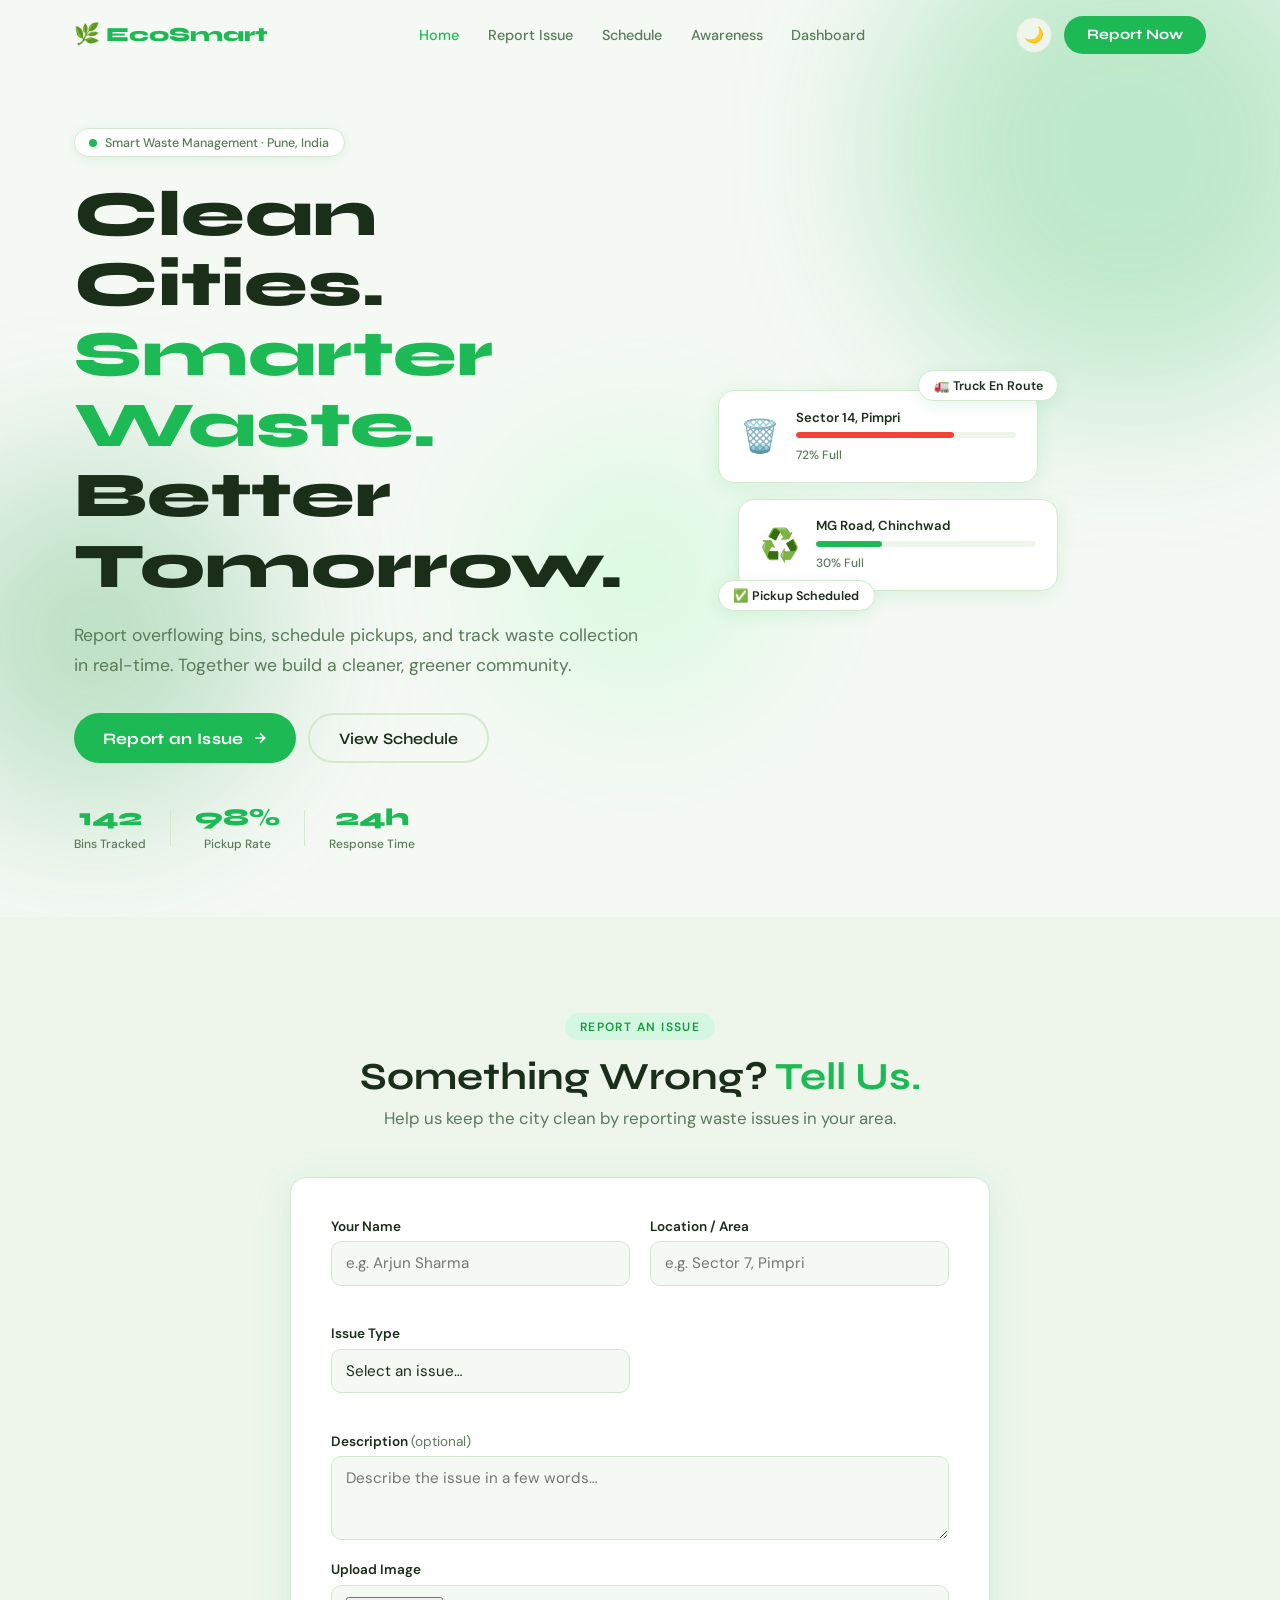
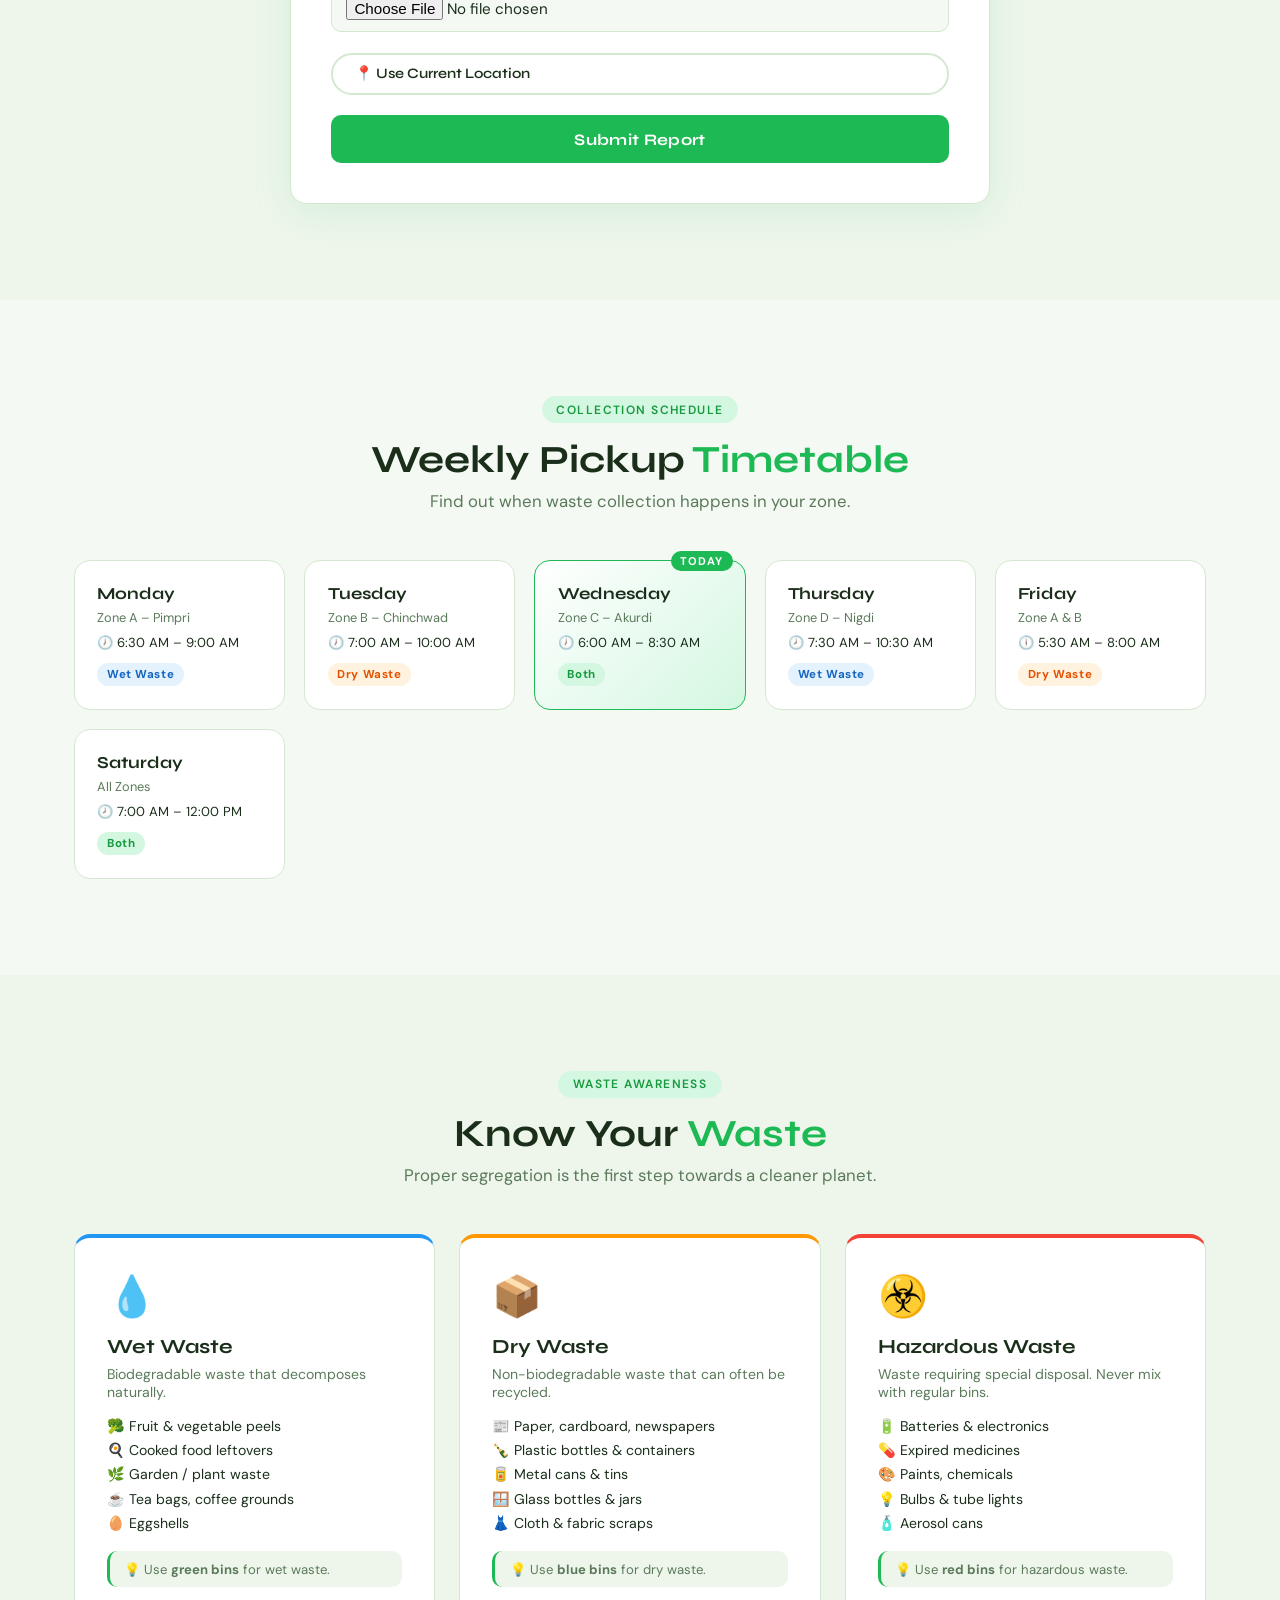
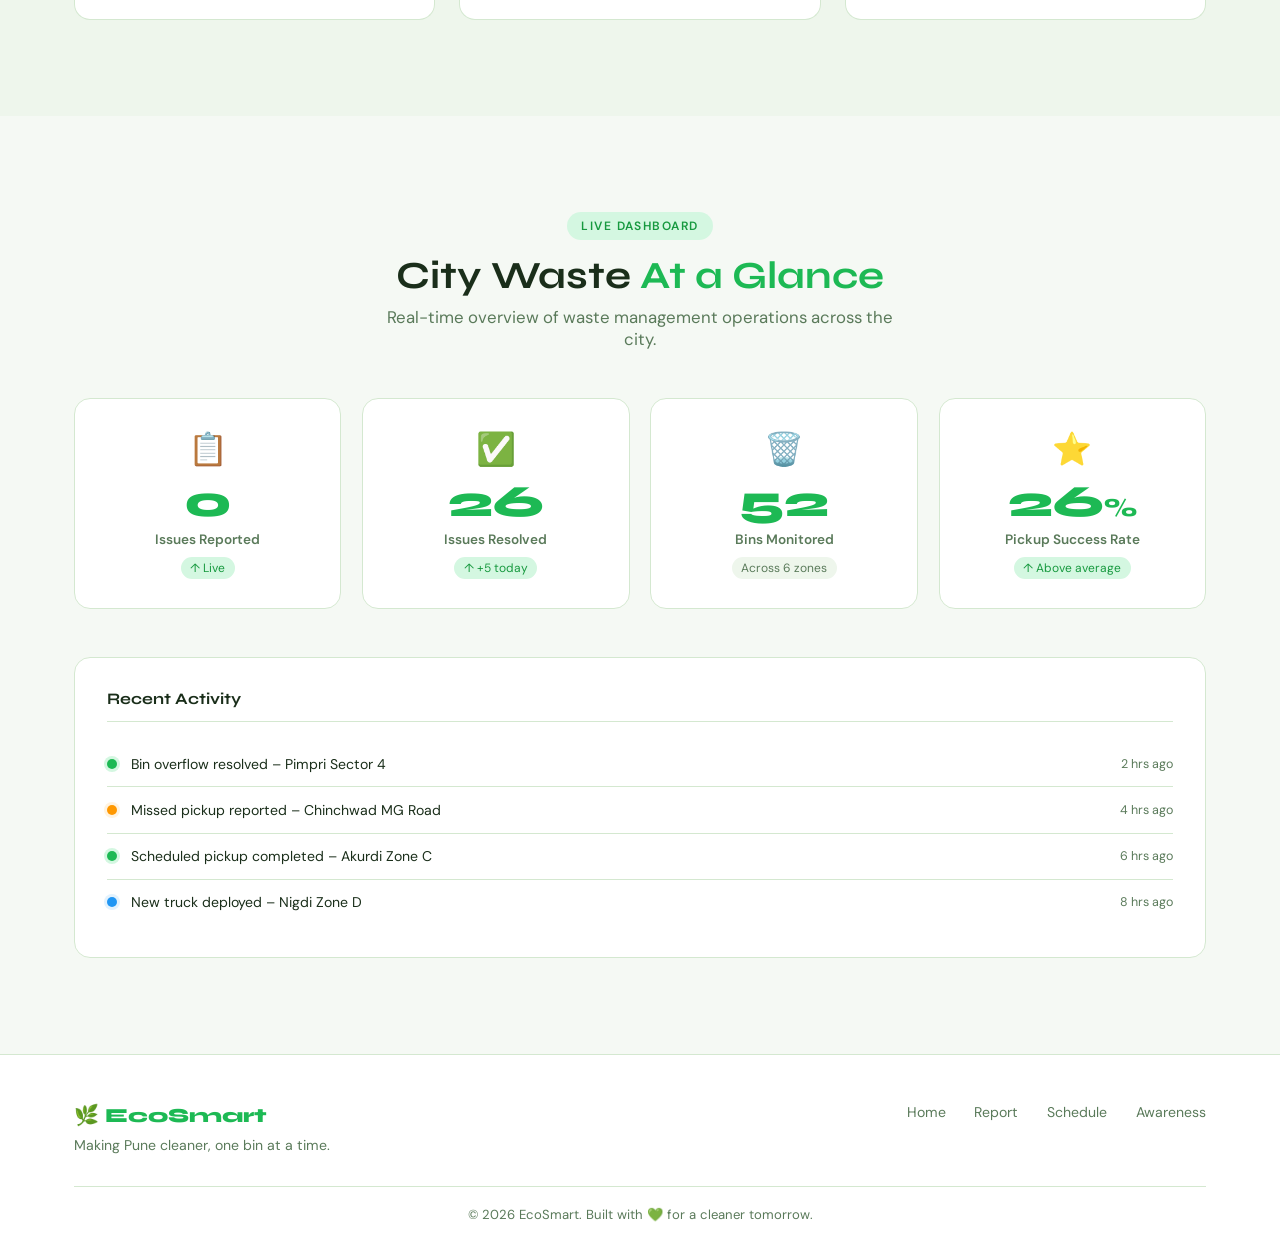
==== commit e7e9d905: "Improve README with screenshots and documentation" ====
--- a/index.html
+++ b/index.html
@@ -368,7 +368,7 @@
       </div>
     </div>
     <div class="footer-bottom">
-      <p>© 2025 EcoSmart Pune. Built with 💚 for a cleaner tomorrow.</p>
+      <p id="copyright"></p>
     </div>
   </div>
 </footer>
